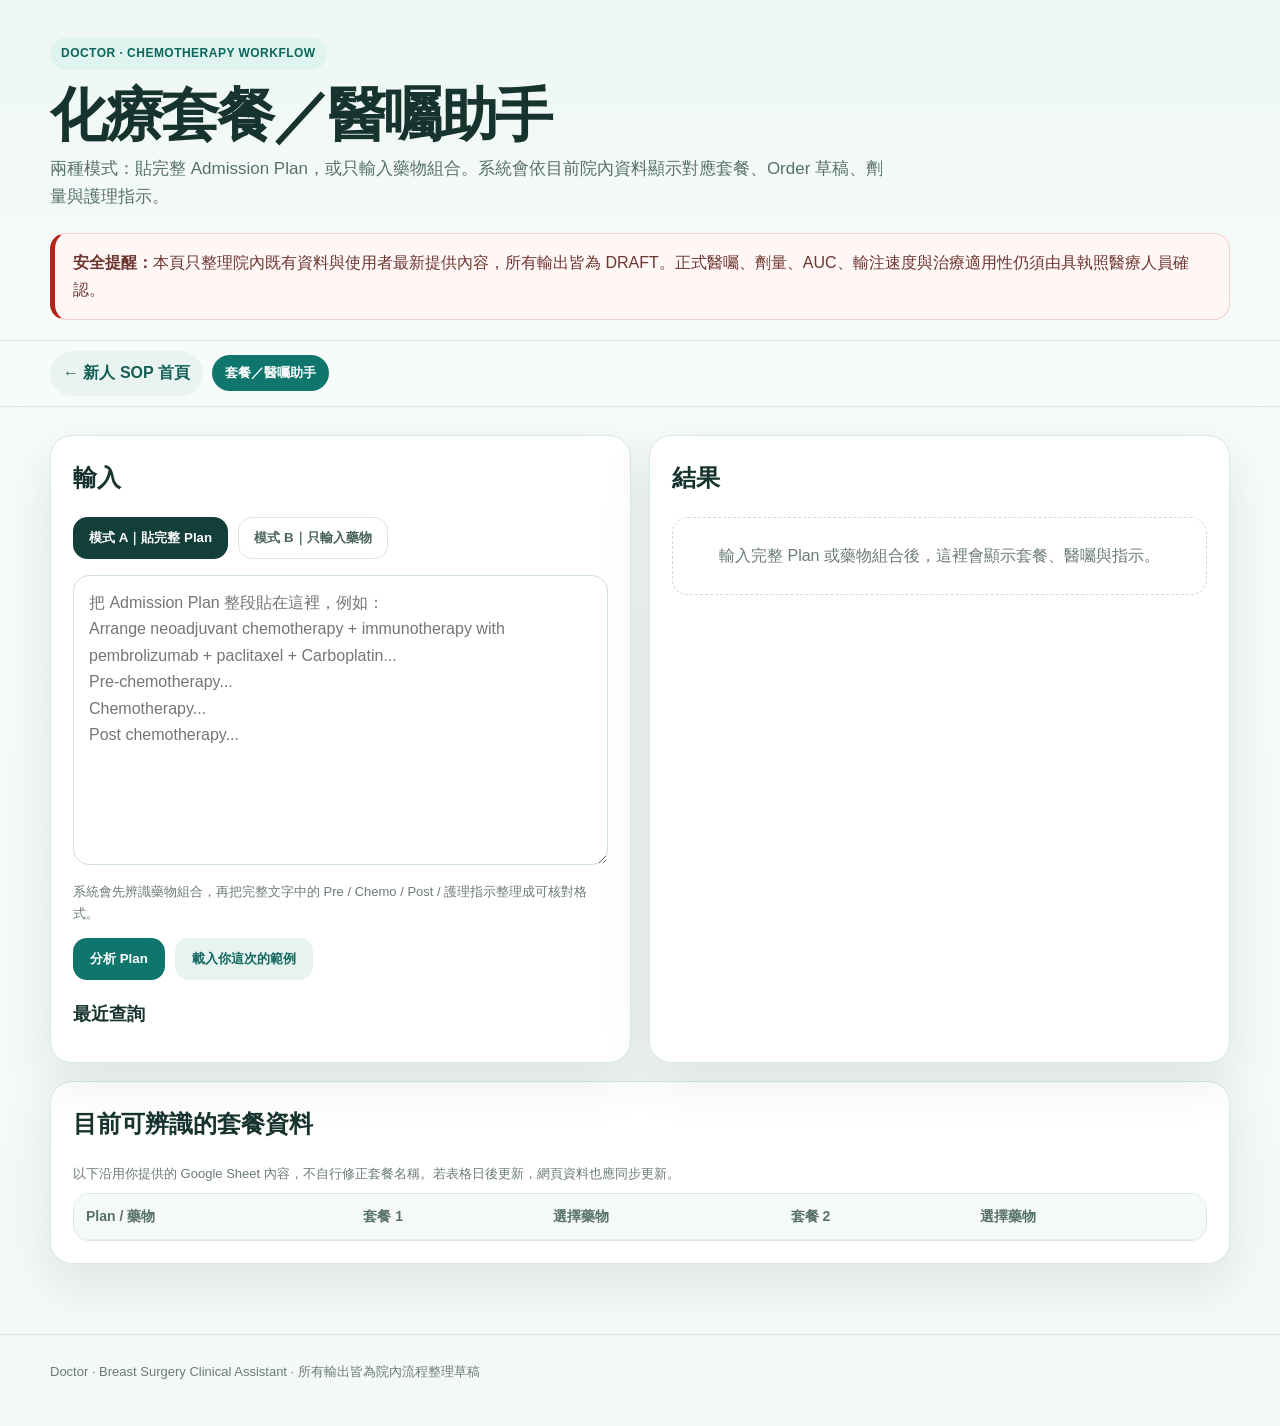
==== chemo-assistant.html @ 51f27c42 "Add dual-mode chemotherapy regimen and order assistant" ====
<!DOCTYPE html>
<html lang="zh-Hant">
<head>
<meta charset="UTF-8">
<meta name="viewport" content="width=device-width, initial-scale=1.0">
<meta name="theme-color" content="#0f766e">
<title>化療套餐／醫囑助手</title>
<style>
:root{--bg:#f4f8f7;--panel:#fff;--ink:#17332e;--muted:#6b7c78;--line:#d9e8e4;--brand:#0f766e;--brand2:#155e75;--danger:#b42318;--warn:#b45309;--ok:#166534;--soft:#eaf6f3;--shadow:0 18px 50px rgba(20,60,54,.10)}
*{box-sizing:border-box}html{scroll-behavior:smooth}body{margin:0;font-family:-apple-system,BlinkMacSystemFont,"Segoe UI","PingFang TC","Noto Sans TC","Microsoft JhengHei",sans-serif;background:linear-gradient(180deg,#edf7f4 0,#f7fbfa 320px,var(--bg) 100%);color:var(--ink);line-height:1.65}.wrap{width:min(1180px,calc(100% - 28px));margin:auto}.hero{padding:38px 0 20px}.eyebrow{display:inline-flex;padding:6px 11px;border-radius:999px;background:#dff3ef;color:#0b655d;font-size:12px;font-weight:850;letter-spacing:.04em}h1{font-size:clamp(34px,6vw,58px);line-height:1.06;letter-spacing:-.04em;margin:14px 0 10px}.lead{max-width:850px;color:#56706a;margin:0;font-size:17px}.notice{margin-top:22px;padding:16px 18px;border:1px solid #f0d2ce;border-left:5px solid var(--danger);border-radius:16px;background:#fff7f6;color:#6e3630}.topbar{position:sticky;top:0;z-index:20;background:rgba(247,251,250,.9);backdrop-filter:blur(14px);border-block:1px solid var(--line)}.topbar .wrap{display:flex;gap:9px;align-items:center;padding:10px 0;overflow:auto}.pill{white-space:nowrap;border:0;border-radius:999px;padding:9px 13px;background:#e9f4f1;color:#155f57;font-weight:800;cursor:pointer;text-decoration:none}.pill.active{background:var(--brand);color:white}main{padding:28px 0 70px}.grid{display:grid;grid-template-columns:1fr 1fr;gap:18px}.card{background:rgba(255,255,255,.96);border:1px solid var(--line);border-radius:22px;padding:22px;box-shadow:var(--shadow)}.card h2,.card h3{margin-top:0}.mode-switch{display:flex;gap:10px;flex-wrap:wrap;margin-bottom:16px}.mode-btn{border:1px solid var(--line);background:#fff;border-radius:14px;padding:11px 15px;font-weight:850;color:#4a625d;cursor:pointer}.mode-btn.active{background:#123f39;color:#fff;border-color:#123f39}.mode-panel{display:none}.mode-panel.active{display:block}textarea,input[type=text]{width:100%;border:1px solid #cfe0dc;background:#fff;border-radius:16px;padding:14px 15px;font:inherit;color:var(--ink);outline:none}textarea{min-height:290px;resize:vertical}textarea:focus,input[type=text]:focus{border-color:#70b9ae;box-shadow:0 0 0 4px #dff3ef}.hint{font-size:13px;color:var(--muted);margin:8px 0}.chips{display:flex;flex-wrap:wrap;gap:8px;margin:12px 0}.chip{border:1px solid #cfe4df;background:#f8fcfb;color:#185f57;border-radius:999px;padding:7px 10px;font-size:12px;font-weight:800;cursor:pointer}.primary{border:0;background:var(--brand);color:#fff;border-radius:14px;padding:12px 17px;font-weight:900;cursor:pointer}.secondary{border:0;background:#e7f3f0;color:#11665e;border-radius:14px;padding:12px 17px;font-weight:900;cursor:pointer}.actions{display:flex;gap:10px;flex-wrap:wrap;margin-top:14px}.results{display:none;margin-top:20px}.results.show{display:block}.status{display:flex;align-items:flex-start;gap:11px;padding:14px 15px;border-radius:16px;background:#f2f9f7;border:1px solid #d6ebe6}.dot{width:10px;height:10px;border-radius:50%;background:#16a34a;margin-top:8px;flex:0 0 auto}.status.warn .dot{background:#d97706}.status.warn{background:#fff8ea;border-color:#efd7aa}.pkg-grid{display:grid;grid-template-columns:repeat(2,1fr);gap:12px;margin-top:14px}.pkg{border:1px solid var(--line);border-radius:16px;padding:15px;background:#fff}.pkg b{display:block;font-size:15px}.pkg span{display:block;color:var(--muted);font-size:13px;margin-top:4px}.section{margin-top:20px}.section h3{font-size:18px;margin-bottom:10px}.section-title{display:flex;justify-content:space-between;align-items:center;gap:12px}.badge{display:inline-block;border-radius:999px;padding:4px 9px;font-size:11px;font-weight:900}.badge.pre{background:#e8f3fa;color:#145d77}.badge.chemo{background:#f1eafe;color:#6d38a5}.badge.post{background:#eaf7ef;color:#28653b}.badge.note{background:#fff0e1;color:#9a5200}.table-wrap{overflow:auto;border:1px solid var(--line);border-radius:16px;background:#fff}table{width:100%;border-collapse:collapse;min-width:790px;font-size:14px}th,td{padding:11px 12px;border-bottom:1px solid #e6efed;text-align:left;vertical-align:top}th{background:#f5faf8;color:#57706a;position:sticky;top:0}tr:last-child td{border-bottom:0}.critical{margin-top:12px;padding:14px;border-radius:14px;background:#fff4f1;border:1px solid #ffd7d0;color:#883d34;font-weight:800}.subtle{padding:13px 14px;border-radius:14px;background:#f8fbfa;border:1px solid var(--line);color:#536a65;font-size:14px}.match-list{display:grid;gap:9px}.match-item{padding:13px;border:1px solid var(--line);border-radius:14px;background:#fff}.match-item b{display:block}.match-item small{color:var(--muted)}.empty{padding:25px;text-align:center;color:var(--muted);border:1px dashed #cbded9;border-radius:16px}.footer{border-top:1px solid var(--line);padding:26px 0 44px;color:var(--muted);font-size:13px}code{background:#eef5f3;border-radius:6px;padding:2px 5px}.source-note{font-size:12px;color:#7b8e89;margin-top:8px}@media(max-width:900px){.grid{grid-template-columns:1fr}.pkg-grid{grid-template-columns:1fr}.hero{padding-top:28px}}@media(max-width:560px){.wrap{width:min(100% - 18px,1180px)}.card{padding:16px}h1{font-size:37px}.lead{font-size:15px}.mode-btn{width:100%}.actions .primary,.actions .secondary{flex:1}}
</style>
</head>
<body>
<header class="hero"><div class="wrap">
<span class="eyebrow">DOCTOR · CHEMOTHERAPY WORKFLOW</span>
<h1>化療套餐／醫囑助手</h1>
<p class="lead">兩種模式：貼完整 Admission Plan，或只輸入藥物組合。系統會依目前院內資料顯示對應套餐、Order 草稿、劑量與護理指示。</p>
<div class="notice"><strong>安全提醒：</strong>本頁只整理院內既有資料與使用者最新提供內容，所有輸出皆為 DRAFT。正式醫囑、劑量、AUC、輸注速度與治療適用性仍須由具執照醫療人員確認。</div>
</div></header>
<div class="topbar"><div class="wrap"><a class="pill" href="./">← 新人 SOP 首頁</a><button class="pill active" onclick="scrollToTop()">套餐／醫囑助手</button></div></div>
<main class="wrap">
<div class="grid">
<section class="card">
<h2>輸入</h2>
<div class="mode-switch"><button class="mode-btn active" data-mode="plan">模式 A｜貼完整 Plan</button><button class="mode-btn" data-mode="drug">模式 B｜只輸入藥物</button></div>
<div id="planMode" class="mode-panel active">
<textarea id="planInput" placeholder="把 Admission Plan 整段貼在這裡，例如：&#10;Arrange neoadjuvant chemotherapy + immunotherapy with pembrolizumab + paclitaxel + Carboplatin...&#10;Pre-chemotherapy...&#10;Chemotherapy...&#10;Post chemotherapy..."></textarea>
<p class="hint">系統會先辨識藥物組合，再把完整文字中的 Pre / Chemo / Post / 護理指示整理成可核對格式。</p>
<div class="actions"><button class="primary" onclick="analyzePlan()">分析 Plan</button><button class="secondary" onclick="loadExample()">載入你這次的範例</button></div>
</div>
<div id="drugMode" class="mode-panel">
<input id="drugInput" type="text" placeholder="例如：pembrolizumab + paclitaxel + carboplatin">
<div class="chips"><button class="chip" onclick="setDrug('pembrolizumab + paclitaxel + carboplatin')">Pembrolizumab + Paclitaxel + Carboplatin</button><button class="chip" onclick="setDrug('T-DXd')">T-DXd</button><button class="chip" onclick="setDrug('SG')">SG</button><button class="chip" onclick="setDrug('Lipodox + Cyclophosphamide')">Lipodox + Cyclophosphamide</button></div>
<div class="actions"><button class="primary" onclick="analyzeDrug()">查詢套餐與 Orders</button></div>
</div>
<div id="recentBox" class="section"><h3>最近查詢</h3><div id="recentList" class="match-list"></div></div>
</section>
<section class="card">
<h2>結果</h2>
<div id="welcome" class="empty">輸入完整 Plan 或藥物組合後，這裡會顯示套餐、醫囑與指示。</div>
<div id="results" class="results">
<div id="statusBox" class="status"><span class="dot"></span><div><strong id="matchTitle"></strong><div id="matchSubtitle" class="hint"></div></div></div>
<div class="section"><div class="section-title"><h3>需要選擇的套餐</h3><span class="badge note">來源：化療藥物套餐對照表</span></div><div id="packages" class="pkg-grid"></div></div>
<div class="section"><div class="section-title"><h3>Order 草稿</h3><button class="secondary" onclick="copyOrders()">複製 Orders</button></div><div id="ordersArea"></div></div>
<div class="section"><h3>護理／流程指示</h3><div id="instructions"></div></div>
<div class="critical">正式開立前：再次核對藥名、劑量、給藥途徑、頻率、AUC、輸注速度、Regimen 與 Admission Plan 是否一致。</div>
</div>
</section>
</div>
<section class="card" style="margin-top:18px">
<h2>目前可辨識的套餐資料</h2>
<p class="hint">以下沿用你提供的 Google Sheet 內容，不自行修正套餐名稱。若表格日後更新，網頁資料也應同步更新。</p>
<div class="table-wrap"><table><thead><tr><th>Plan / 藥物</th><th>套餐 1</th><th>選擇藥物</th><th>套餐 2</th><th>選擇藥物</th></tr></thead><tbody id="dbBody"></tbody></table></div>
</section>
</main>
<footer class="footer"><div class="wrap">Doctor · Breast Surgery Clinical Assistant · 所有輸出皆為院內流程整理草稿</div></footer>
<script>
const latestPlan=`1. Admission routine
2. Inform the current condition, treatment plan and risk/complications of chemotherapy to the patient and family.
3. Arrange neoadjuvant chemotherapy + immunotherapy with pembolizumab + paclitaxel + Carboplatin Q3W course 3 on 1150706.
-Pre-chemotherapy:
(1) NS 500ml IVD stat
(2) Palonosetron 1amp IVD 15 min stat
(3) ChlorPheniramine 5mg 1amp IVD 15min stat
(4) Aprepitant 125mg 1 cap stat
(5) Aprepitant 80mg 1 cap QD since next day *2Ds
-Chemotherapy:
(6) Pembolizumab 200mg + NS 100ml run 30min
(7) Paclitaxel 316mg + D5W 450ml run 3 hour
(8) Carboplatin 598mg + NS 250ml run 1 hour (AUC :4.5)Q3W
-Post chemotherapy
(9)Taita NO5 400ml added b-complex 1 amp IVD stat
護理指示加註:Prechemotherapy不使用 Dexamethasone
4. Symptomatic treatment
5. Port-A care QD
6. Observation of chemotherapy side effect and vital sign status
7. Local ice packing over hands and feet PRN since chemotherapy`;

const db=[
{key:'docetaxel',label:'Docetaxel',packages:[['[Adjuvant] TC','Docetaxel 80mg/4ml/vial']]},
{key:'tch',label:'TCH (癌吉清Trastuzumab)',packages:[['[Adjuvant] TCH','(剋癌易) Docetaxel 20mg/mL, Carboplastin 450mg/45/ml/vial'],['[Adjuvant] 癌吉清Trastuzumab (loading dose)','癌吉清Trastuzumab']]},
{key:'tc',label:'TC (Docetaxel + Cyclophosphamide)',packages:[['[Adjuvant] TC (東洋)','(鈦能) Docetaxel 80mg/4ml/vial, Cyclophosphamide 500mg']]},
{key:'paclitaxel',label:'Paclitaxel',packages:[['[Adjuvant] Paclitaxel Q3W(175*BSA)','Paclitaxel 6mg/ml']]},
{key:'sg',label:'SG',aliases:['sacituzumab govitecan'],packages:[['[Palliative] Sacituzumab govitecan','Sacituzumab govitecan 180mg/vial']]},
{key:'pembro-pacli-carbo',label:'Pembrolizumab + Paclitaxel + Carboplatin',aliases:['pembrolizumab + paclitaxel + carboplatin','pembolizumab + paclitaxel + carboplatin'],must:['pembro','paclitaxel','carboplatin'],packages:[['[Neoadjuvant] TH - Paclitaxel + HErceptin','paclitaxel 6mg/ml, carboplatin'],['[Adjuvant] Pembrolizumab 200mg FIXED dose','Pembrolizumab 100mg/4ml/vial']]},
{key:'tdxd',label:'T-DXd',aliases:['t-dxd','trastuzumab deruxtecan','enhertu'],packages:[['[Palliative] T-Dxd (Trastuzumab Deruxtecan)','Trastuzumab Deruxtecan 100mg/vial']]},
{key:'lipodox-cyclo',label:'Lipodox + Cyclophosphamide',aliases:['lipodox + cyclophosphamide','lipodox + cyclopphosphamide'],packages:[['[Neoadjuvant] EC (Lipodox)','(LIPO-DOX) Doxorubicin 20mg, Cyclophosphamide 500mg']]}
];

const specificOrders={
'pembro-pacli-carbo':{
pre:[
['NS','500 ml','IVD','STAT',''],
['Palonosetron','1 amp','IVD','STAT','run 15 min'],
['Chlorpheniramine','5 mg / 1 amp','IVD','STAT','run 15 min'],
['Aprepitant','125 mg / 1 cap','PO','STAT',''],
['Aprepitant','80 mg / 1 cap','PO','QD × 2 days','since next day']
],
chemo:[
['Pembrolizumab','200 mg + NS 100 ml','IV','STAT','run 30 min'],
['Paclitaxel','316 mg + D5W 450 ml','IV','STAT','run 3 hours'],
['Carboplatin','598 mg + NS 250 ml','IV','Q3W','run 1 hour · AUC 4.5']
],
post:[['Taita No.5','400 ml + B-complex 1 amp','IVD','STAT','']],
instructions:['Prechemotherapy 不使用 Dexamethasone','Symptomatic treatment','Port-A care QD','Observation of chemotherapy side effect and vital sign status','Localized ice packing over hands and feet PRN since chemotherapy']
}}

function norm(s){return (s||'').toLowerCase().replace(/pembolizumab/g,'pembrolizumab').replace(/cyclopphosphamide/g,'cyclophosphamide').replace(/\s+/g,' ').trim()}
function findMatch(text){const n=norm(text);if(n.includes('pembrolizumab')&&n.includes('paclitaxel')&&n.includes('carboplatin'))return db.find(x=>x.key==='pembro-pacli-carbo');if(n.includes('sacituzumab govitecan')||(^|\s)sg($|\s)/i.test(text))return db.find(x=>x.key==='sg');if(n.includes('trastuzumab deruxtecan')||n.includes('t-dxd')||n.includes('enhertu'))return db.find(x=>x.key==='tdxd');if(n.includes('lipodox')&&n.includes('cyclophosphamide'))return db.find(x=>x.key==='lipodox-cyclo');if(n.includes('docetaxel')&&n.includes('cyclophosphamide'))return db.find(x=>x.key==='tc');if(n.includes('tch'))return db.find(x=>x.key==='tch');if(n.includes('docetaxel'))return db.find(x=>x.key==='docetaxel');if(n.includes('paclitaxel'))return db.find(x=>x.key==='paclitaxel');return null}
function esc(s){return String(s??'').replace(/[&<>'"]/g,c=>({'&':'&amp;','<':'&lt;','>':'&gt;',"'":'&#39;','"':'&quot;'}[c]))}
function renderPackages(item){const box=document.getElementById('packages');box.innerHTML=item.packages.map((p,i)=>`<div class="pkg"><b>套餐 ${i+1}｜${esc(p[0])}</b><span>選擇藥物：${esc(p[1])}</span></div>`).join('')}
function ordersTable(title,badge,rows){if(!rows||!rows.length)return'';return `<div class="section"><div class="section-title"><h3>${title}</h3><span class="badge ${badge}">${title}</span></div><div class="table-wrap"><table><thead><tr><th>藥品／品項</th><th>劑量／稀釋</th><th>途徑</th><th>頻率</th><th>Instruction</th></tr></thead><tbody>${rows.map(r=>`<tr>${r.map(c=>`<td>${esc(c)}</td>`).join('')}</tr>`).join('')}</tbody></table></div></div>`}
function renderOrders(item,sourceText=''){
 const area=document.getElementById('ordersArea'),ins=document.getElementById('instructions');
 const o=specificOrders[item.key];
 if(o){area.innerHTML=ordersTable('Pre-chemotherapy','pre',o.pre)+ordersTable('Chemotherapy','chemo',o.chemo)+ordersTable('Post chemotherapy','post',o.post);ins.innerHTML=`<div class="match-list">${o.instructions.map(x=>`<div class="match-item"><b>${esc(x)}</b></div>`).join('')}</div><p class="source-note">此組劑量與指示依使用者本次提供的最新 regimen 建立；若院內系統實際 Order 不同，應標示 discrepancy 並再次確認。</p>`;return}
 area.innerHTML=`<div class="subtle">目前套餐對照表只提供「套餐名稱＋選擇藥物」，沒有足夠資料建立這組完整 Order 劑量。請貼完整 Admission Plan，或補充對應院內 Order / Regimen 後再建立。</div>`;ins.innerHTML=`<div class="subtle">未從目前資料來源推定額外劑量或護理指示。</div>`
}
function showResult(item,inputLabel){document.getElementById('welcome').style.display='none';document.getElementById('results').classList.add('show');const status=document.getElementById('statusBox');status.className='status';document.getElementById('matchTitle').textContent='已辨識：'+item.label;document.getElementById('matchSubtitle').textContent=inputLabel;renderPackages(item);renderOrders(item);saveRecent(item.label)}
function showNoMatch(inputLabel){document.getElementById('welcome').style.display='none';document.getElementById('results').classList.add('show');const status=document.getElementById('statusBox');status.className='status warn';document.getElementById('matchTitle').textContent='目前資料庫沒有明確對應';document.getElementById('matchSubtitle').textContent=inputLabel;document.getElementById('packages').innerHTML='<div class="subtle">未找到可安全對應的套餐。請確認藥物拼字，或先更新化療藥物套餐對照表。</div>';document.getElementById('ordersArea').innerHTML='<div class="subtle">未建立 Order 草稿，避免自行推定院內醫囑。</div>';document.getElementById('instructions').innerHTML=''}
function analyzePlan(){const t=document.getElementById('planInput').value.trim();if(!t)return;const m=findMatch(t);m?showResult(m,'完整 Plan 模式'):showNoMatch('完整 Plan 模式')}
function analyzeDrug(){const t=document.getElementById('drugInput').value.trim();if(!t)return;const m=findMatch(t);m?showResult(m,'藥物組合模式'):showNoMatch('藥物組合模式')}
function loadExample(){document.getElementById('planInput').value=latestPlan;analyzePlan()}
function setDrug(s){document.getElementById('drugInput').value=s;analyzeDrug()}
function copyOrders(){const item=findMatch(document.getElementById('planInput').value||document.getElementById('drugInput').value);if(!item||!specificOrders[item.key])return;const o=specificOrders[item.key];const lines=['[DRAFT] '+item.label,'','Pre-chemotherapy:',...o.pre.map(r=>`- ${r[0]} | ${r[1]} | ${r[2]} | ${r[3]}${r[4]?' | '+r[4]:''}`),'','Chemotherapy:',...o.chemo.map(r=>`- ${r[0]} | ${r[1]} | ${r[2]} | ${r[3]}${r[4]?' | '+r[4]:''}`),'','Post chemotherapy:',...o.post.map(r=>`- ${r[0]} | ${r[1]} | ${r[2]} | ${r[3]}${r[4]?' | '+r[4]:''}`),'','Instructions:',...o.instructions.map(x=>'- '+x),'','正式醫囑前請再次核對。'];navigator.clipboard.writeText(lines.join('\n')).then(()=>alert('已複製 Order 草稿'))}
function saveRecent(label){let a=JSON.parse(localStorage.getItem('doctor-chemo-recent')||'[]');a=[label,...a.filter(x=>x!==label)].slice(0,5);localStorage.setItem('doctor-chemo-recent',JSON.stringify(a));renderRecent()}
function renderRecent(){const a=JSON.parse(localStorage.getItem('doctor-chemo-recent')||'[]'),box=document.getElementById('recentList');box.innerHTML=a.length?a.map(x=>`<div class="match-item"><b>${esc(x)}</b><small>本機最近查詢</small></div>`).join(''):'<div class="subtle">尚無查詢紀錄</div>'}
function renderDb(){document.getElementById('dbBody').innerHTML=db.map(x=>{const p1=x.packages[0]||['',''],p2=x.packages[1]||['',''];return `<tr><td><b>${esc(x.label)}</b></td><td>${esc(p1[0])}</td><td>${esc(p1[1])}</td><td>${esc(p2[0])}</td><td>${esc(p2[1])}</td></tr>`}).join('')}
function scrollToTop(){window.scrollTo({top:0,behavior:'smooth'})}
document.querySelectorAll('.mode-btn').forEach(b=>b.addEventListener('click',()=>{document.querySelectorAll('.mode-btn').forEach(x=>x.classList.remove('active'));b.classList.add('active');const mode=b.dataset.mode;document.getElementById('planMode').classList.toggle('active',mode==='plan');document.getElementById('drugMode').classList.toggle('active',mode==='drug')}));
renderDb();renderRecent();
</script>
</body>
</html>
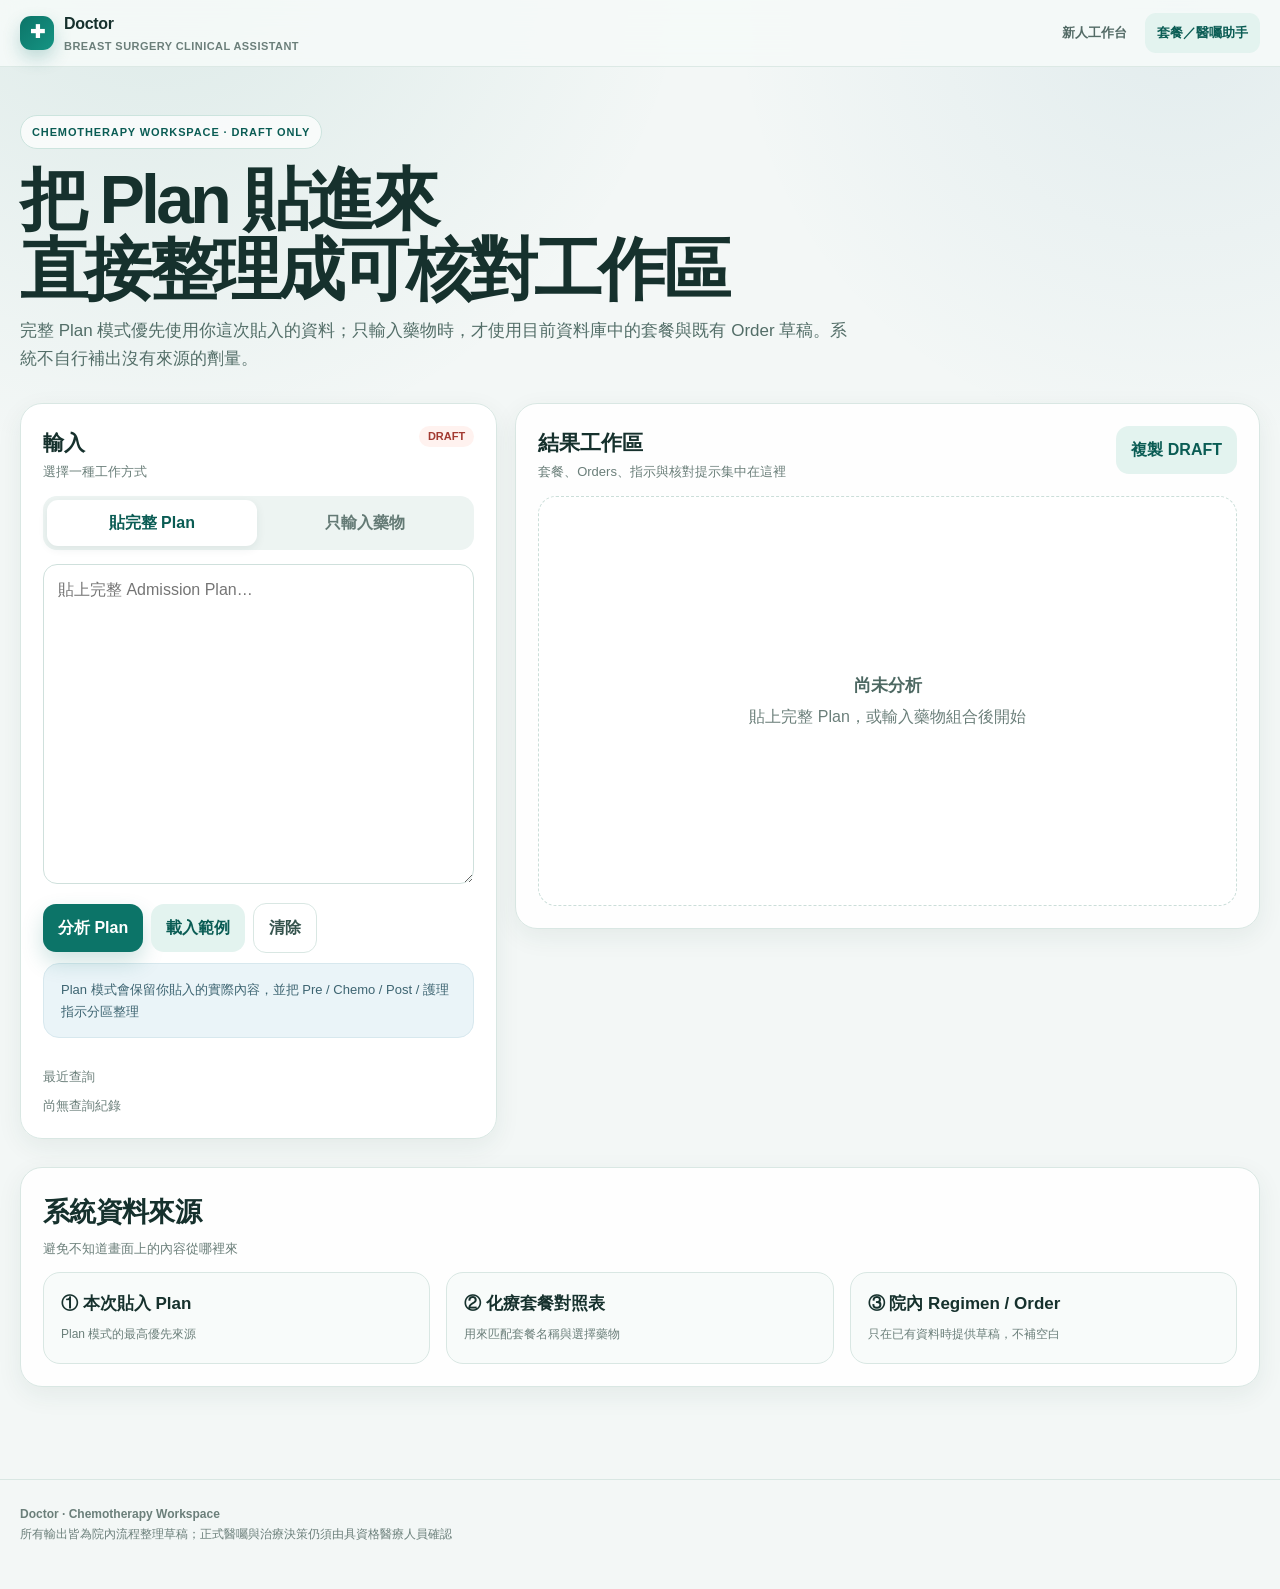
==== commit 4d56c46a: "Redesign clinical dashboard and improve chemotherapy workflow" ====
--- a/chemo-assistant.html
+++ b/chemo-assistant.html
@@ -1,134 +1 @@
-<!DOCTYPE html>
-<html lang="zh-Hant">
-<head>
-<meta charset="UTF-8">
-<meta name="viewport" content="width=device-width, initial-scale=1.0">
-<meta name="theme-color" content="#0f766e">
-<title>化療套餐／醫囑助手</title>
-<style>
-:root{--bg:#f4f8f7;--panel:#fff;--ink:#17332e;--muted:#6b7c78;--line:#d9e8e4;--brand:#0f766e;--brand2:#155e75;--danger:#b42318;--warn:#b45309;--ok:#166534;--soft:#eaf6f3;--shadow:0 18px 50px rgba(20,60,54,.10)}
-*{box-sizing:border-box}html{scroll-behavior:smooth}body{margin:0;font-family:-apple-system,BlinkMacSystemFont,"Segoe UI","PingFang TC","Noto Sans TC","Microsoft JhengHei",sans-serif;background:linear-gradient(180deg,#edf7f4 0,#f7fbfa 320px,var(--bg) 100%);color:var(--ink);line-height:1.65}.wrap{width:min(1180px,calc(100% - 28px));margin:auto}.hero{padding:38px 0 20px}.eyebrow{display:inline-flex;padding:6px 11px;border-radius:999px;background:#dff3ef;color:#0b655d;font-size:12px;font-weight:850;letter-spacing:.04em}h1{font-size:clamp(34px,6vw,58px);line-height:1.06;letter-spacing:-.04em;margin:14px 0 10px}.lead{max-width:850px;color:#56706a;margin:0;font-size:17px}.notice{margin-top:22px;padding:16px 18px;border:1px solid #f0d2ce;border-left:5px solid var(--danger);border-radius:16px;background:#fff7f6;color:#6e3630}.topbar{position:sticky;top:0;z-index:20;background:rgba(247,251,250,.9);backdrop-filter:blur(14px);border-block:1px solid var(--line)}.topbar .wrap{display:flex;gap:9px;align-items:center;padding:10px 0;overflow:auto}.pill{white-space:nowrap;border:0;border-radius:999px;padding:9px 13px;background:#e9f4f1;color:#155f57;font-weight:800;cursor:pointer;text-decoration:none}.pill.active{background:var(--brand);color:white}main{padding:28px 0 70px}.grid{display:grid;grid-template-columns:1fr 1fr;gap:18px}.card{background:rgba(255,255,255,.96);border:1px solid var(--line);border-radius:22px;padding:22px;box-shadow:var(--shadow)}.card h2,.card h3{margin-top:0}.mode-switch{display:flex;gap:10px;flex-wrap:wrap;margin-bottom:16px}.mode-btn{border:1px solid var(--line);background:#fff;border-radius:14px;padding:11px 15px;font-weight:850;color:#4a625d;cursor:pointer}.mode-btn.active{background:#123f39;color:#fff;border-color:#123f39}.mode-panel{display:none}.mode-panel.active{display:block}textarea,input[type=text]{width:100%;border:1px solid #cfe0dc;background:#fff;border-radius:16px;padding:14px 15px;font:inherit;color:var(--ink);outline:none}textarea{min-height:290px;resize:vertical}textarea:focus,input[type=text]:focus{border-color:#70b9ae;box-shadow:0 0 0 4px #dff3ef}.hint{font-size:13px;color:var(--muted);margin:8px 0}.chips{display:flex;flex-wrap:wrap;gap:8px;margin:12px 0}.chip{border:1px solid #cfe4df;background:#f8fcfb;color:#185f57;border-radius:999px;padding:7px 10px;font-size:12px;font-weight:800;cursor:pointer}.primary{border:0;background:var(--brand);color:#fff;border-radius:14px;padding:12px 17px;font-weight:900;cursor:pointer}.secondary{border:0;background:#e7f3f0;color:#11665e;border-radius:14px;padding:12px 17px;font-weight:900;cursor:pointer}.actions{display:flex;gap:10px;flex-wrap:wrap;margin-top:14px}.results{display:none;margin-top:20px}.results.show{display:block}.status{display:flex;align-items:flex-start;gap:11px;padding:14px 15px;border-radius:16px;background:#f2f9f7;border:1px solid #d6ebe6}.dot{width:10px;height:10px;border-radius:50%;background:#16a34a;margin-top:8px;flex:0 0 auto}.status.warn .dot{background:#d97706}.status.warn{background:#fff8ea;border-color:#efd7aa}.pkg-grid{display:grid;grid-template-columns:repeat(2,1fr);gap:12px;margin-top:14px}.pkg{border:1px solid var(--line);border-radius:16px;padding:15px;background:#fff}.pkg b{display:block;font-size:15px}.pkg span{display:block;color:var(--muted);font-size:13px;margin-top:4px}.section{margin-top:20px}.section h3{font-size:18px;margin-bottom:10px}.section-title{display:flex;justify-content:space-between;align-items:center;gap:12px}.badge{display:inline-block;border-radius:999px;padding:4px 9px;font-size:11px;font-weight:900}.badge.pre{background:#e8f3fa;color:#145d77}.badge.chemo{background:#f1eafe;color:#6d38a5}.badge.post{background:#eaf7ef;color:#28653b}.badge.note{background:#fff0e1;color:#9a5200}.table-wrap{overflow:auto;border:1px solid var(--line);border-radius:16px;background:#fff}table{width:100%;border-collapse:collapse;min-width:790px;font-size:14px}th,td{padding:11px 12px;border-bottom:1px solid #e6efed;text-align:left;vertical-align:top}th{background:#f5faf8;color:#57706a;position:sticky;top:0}tr:last-child td{border-bottom:0}.critical{margin-top:12px;padding:14px;border-radius:14px;background:#fff4f1;border:1px solid #ffd7d0;color:#883d34;font-weight:800}.subtle{padding:13px 14px;border-radius:14px;background:#f8fbfa;border:1px solid var(--line);color:#536a65;font-size:14px}.match-list{display:grid;gap:9px}.match-item{padding:13px;border:1px solid var(--line);border-radius:14px;background:#fff}.match-item b{display:block}.match-item small{color:var(--muted)}.empty{padding:25px;text-align:center;color:var(--muted);border:1px dashed #cbded9;border-radius:16px}.footer{border-top:1px solid var(--line);padding:26px 0 44px;color:var(--muted);font-size:13px}code{background:#eef5f3;border-radius:6px;padding:2px 5px}.source-note{font-size:12px;color:#7b8e89;margin-top:8px}@media(max-width:900px){.grid{grid-template-columns:1fr}.pkg-grid{grid-template-columns:1fr}.hero{padding-top:28px}}@media(max-width:560px){.wrap{width:min(100% - 18px,1180px)}.card{padding:16px}h1{font-size:37px}.lead{font-size:15px}.mode-btn{width:100%}.actions .primary,.actions .secondary{flex:1}}
-</style>
-</head>
-<body>
-<header class="hero"><div class="wrap">
-<span class="eyebrow">DOCTOR · CHEMOTHERAPY WORKFLOW</span>
-<h1>化療套餐／醫囑助手</h1>
-<p class="lead">兩種模式：貼完整 Admission Plan，或只輸入藥物組合。系統會依目前院內資料顯示對應套餐、Order 草稿、劑量與護理指示。</p>
-<div class="notice"><strong>安全提醒：</strong>本頁只整理院內既有資料與使用者最新提供內容，所有輸出皆為 DRAFT。正式醫囑、劑量、AUC、輸注速度與治療適用性仍須由具執照醫療人員確認。</div>
-</div></header>
-<div class="topbar"><div class="wrap"><a class="pill" href="./">← 新人 SOP 首頁</a><button class="pill active" onclick="scrollToTop()">套餐／醫囑助手</button></div></div>
-<main class="wrap">
-<div class="grid">
-<section class="card">
-<h2>輸入</h2>
-<div class="mode-switch"><button class="mode-btn active" data-mode="plan">模式 A｜貼完整 Plan</button><button class="mode-btn" data-mode="drug">模式 B｜只輸入藥物</button></div>
-<div id="planMode" class="mode-panel active">
-<textarea id="planInput" placeholder="把 Admission Plan 整段貼在這裡，例如：&#10;Arrange neoadjuvant chemotherapy + immunotherapy with pembrolizumab + paclitaxel + Carboplatin...&#10;Pre-chemotherapy...&#10;Chemotherapy...&#10;Post chemotherapy..."></textarea>
-<p class="hint">系統會先辨識藥物組合，再把完整文字中的 Pre / Chemo / Post / 護理指示整理成可核對格式。</p>
-<div class="actions"><button class="primary" onclick="analyzePlan()">分析 Plan</button><button class="secondary" onclick="loadExample()">載入你這次的範例</button></div>
-</div>
-<div id="drugMode" class="mode-panel">
-<input id="drugInput" type="text" placeholder="例如：pembrolizumab + paclitaxel + carboplatin">
-<div class="chips"><button class="chip" onclick="setDrug('pembrolizumab + paclitaxel + carboplatin')">Pembrolizumab + Paclitaxel + Carboplatin</button><button class="chip" onclick="setDrug('T-DXd')">T-DXd</button><button class="chip" onclick="setDrug('SG')">SG</button><button class="chip" onclick="setDrug('Lipodox + Cyclophosphamide')">Lipodox + Cyclophosphamide</button></div>
-<div class="actions"><button class="primary" onclick="analyzeDrug()">查詢套餐與 Orders</button></div>
-</div>
-<div id="recentBox" class="section"><h3>最近查詢</h3><div id="recentList" class="match-list"></div></div>
-</section>
-<section class="card">
-<h2>結果</h2>
-<div id="welcome" class="empty">輸入完整 Plan 或藥物組合後，這裡會顯示套餐、醫囑與指示。</div>
-<div id="results" class="results">
-<div id="statusBox" class="status"><span class="dot"></span><div><strong id="matchTitle"></strong><div id="matchSubtitle" class="hint"></div></div></div>
-<div class="section"><div class="section-title"><h3>需要選擇的套餐</h3><span class="badge note">來源：化療藥物套餐對照表</span></div><div id="packages" class="pkg-grid"></div></div>
-<div class="section"><div class="section-title"><h3>Order 草稿</h3><button class="secondary" onclick="copyOrders()">複製 Orders</button></div><div id="ordersArea"></div></div>
-<div class="section"><h3>護理／流程指示</h3><div id="instructions"></div></div>
-<div class="critical">正式開立前：再次核對藥名、劑量、給藥途徑、頻率、AUC、輸注速度、Regimen 與 Admission Plan 是否一致。</div>
-</div>
-</section>
-</div>
-<section class="card" style="margin-top:18px">
-<h2>目前可辨識的套餐資料</h2>
-<p class="hint">以下沿用你提供的 Google Sheet 內容，不自行修正套餐名稱。若表格日後更新，網頁資料也應同步更新。</p>
-<div class="table-wrap"><table><thead><tr><th>Plan / 藥物</th><th>套餐 1</th><th>選擇藥物</th><th>套餐 2</th><th>選擇藥物</th></tr></thead><tbody id="dbBody"></tbody></table></div>
-</section>
-</main>
-<footer class="footer"><div class="wrap">Doctor · Breast Surgery Clinical Assistant · 所有輸出皆為院內流程整理草稿</div></footer>
-<script>
-const latestPlan=`1. Admission routine
-2. Inform the current condition, treatment plan and risk/complications of chemotherapy to the patient and family.
-3. Arrange neoadjuvant chemotherapy + immunotherapy with pembolizumab + paclitaxel + Carboplatin Q3W course 3 on 1150706.
--Pre-chemotherapy:
-(1) NS 500ml IVD stat
-(2) Palonosetron 1amp IVD 15 min stat
-(3) ChlorPheniramine 5mg 1amp IVD 15min stat
-(4) Aprepitant 125mg 1 cap stat
-(5) Aprepitant 80mg 1 cap QD since next day *2Ds
--Chemotherapy:
-(6) Pembolizumab 200mg + NS 100ml run 30min
-(7) Paclitaxel 316mg + D5W 450ml run 3 hour
-(8) Carboplatin 598mg + NS 250ml run 1 hour (AUC :4.5)Q3W
--Post chemotherapy
-(9)Taita NO5 400ml added b-complex 1 amp IVD stat
-護理指示加註:Prechemotherapy不使用 Dexamethasone
-4. Symptomatic treatment
-5. Port-A care QD
-6. Observation of chemotherapy side effect and vital sign status
-7. Local ice packing over hands and feet PRN since chemotherapy`;
-
-const db=[
-{key:'docetaxel',label:'Docetaxel',packages:[['[Adjuvant] TC','Docetaxel 80mg/4ml/vial']]},
-{key:'tch',label:'TCH (癌吉清Trastuzumab)',packages:[['[Adjuvant] TCH','(剋癌易) Docetaxel 20mg/mL, Carboplastin 450mg/45/ml/vial'],['[Adjuvant] 癌吉清Trastuzumab (loading dose)','癌吉清Trastuzumab']]},
-{key:'tc',label:'TC (Docetaxel + Cyclophosphamide)',packages:[['[Adjuvant] TC (東洋)','(鈦能) Docetaxel 80mg/4ml/vial, Cyclophosphamide 500mg']]},
-{key:'paclitaxel',label:'Paclitaxel',packages:[['[Adjuvant] Paclitaxel Q3W(175*BSA)','Paclitaxel 6mg/ml']]},
-{key:'sg',label:'SG',aliases:['sacituzumab govitecan'],packages:[['[Palliative] Sacituzumab govitecan','Sacituzumab govitecan 180mg/vial']]},
-{key:'pembro-pacli-carbo',label:'Pembrolizumab + Paclitaxel + Carboplatin',aliases:['pembrolizumab + paclitaxel + carboplatin','pembolizumab + paclitaxel + carboplatin'],must:['pembro','paclitaxel','carboplatin'],packages:[['[Neoadjuvant] TH - Paclitaxel + HErceptin','paclitaxel 6mg/ml, carboplatin'],['[Adjuvant] Pembrolizumab 200mg FIXED dose','Pembrolizumab 100mg/4ml/vial']]},
-{key:'tdxd',label:'T-DXd',aliases:['t-dxd','trastuzumab deruxtecan','enhertu'],packages:[['[Palliative] T-Dxd (Trastuzumab Deruxtecan)','Trastuzumab Deruxtecan 100mg/vial']]},
-{key:'lipodox-cyclo',label:'Lipodox + Cyclophosphamide',aliases:['lipodox + cyclophosphamide','lipodox + cyclopphosphamide'],packages:[['[Neoadjuvant] EC (Lipodox)','(LIPO-DOX) Doxorubicin 20mg, Cyclophosphamide 500mg']]}
-];
-
-const specificOrders={
-'pembro-pacli-carbo':{
-pre:[
-['NS','500 ml','IVD','STAT',''],
-['Palonosetron','1 amp','IVD','STAT','run 15 min'],
-['Chlorpheniramine','5 mg / 1 amp','IVD','STAT','run 15 min'],
-['Aprepitant','125 mg / 1 cap','PO','STAT',''],
-['Aprepitant','80 mg / 1 cap','PO','QD × 2 days','since next day']
-],
-chemo:[
-['Pembrolizumab','200 mg + NS 100 ml','IV','STAT','run 30 min'],
-['Paclitaxel','316 mg + D5W 450 ml','IV','STAT','run 3 hours'],
-['Carboplatin','598 mg + NS 250 ml','IV','Q3W','run 1 hour · AUC 4.5']
-],
-post:[['Taita No.5','400 ml + B-complex 1 amp','IVD','STAT','']],
-instructions:['Prechemotherapy 不使用 Dexamethasone','Symptomatic treatment','Port-A care QD','Observation of chemotherapy side effect and vital sign status','Localized ice packing over hands and feet PRN since chemotherapy']
-}}
-
-function norm(s){return (s||'').toLowerCase().replace(/pembolizumab/g,'pembrolizumab').replace(/cyclopphosphamide/g,'cyclophosphamide').replace(/\s+/g,' ').trim()}
-function findMatch(text){const n=norm(text);if(n.includes('pembrolizumab')&&n.includes('paclitaxel')&&n.includes('carboplatin'))return db.find(x=>x.key==='pembro-pacli-carbo');if(n.includes('sacituzumab govitecan')||(^|\s)sg($|\s)/i.test(text))return db.find(x=>x.key==='sg');if(n.includes('trastuzumab deruxtecan')||n.includes('t-dxd')||n.includes('enhertu'))return db.find(x=>x.key==='tdxd');if(n.includes('lipodox')&&n.includes('cyclophosphamide'))return db.find(x=>x.key==='lipodox-cyclo');if(n.includes('docetaxel')&&n.includes('cyclophosphamide'))return db.find(x=>x.key==='tc');if(n.includes('tch'))return db.find(x=>x.key==='tch');if(n.includes('docetaxel'))return db.find(x=>x.key==='docetaxel');if(n.includes('paclitaxel'))return db.find(x=>x.key==='paclitaxel');return null}
-function esc(s){return String(s??'').replace(/[&<>'"]/g,c=>({'&':'&amp;','<':'&lt;','>':'&gt;',"'":'&#39;','"':'&quot;'}[c]))}
-function renderPackages(item){const box=document.getElementById('packages');box.innerHTML=item.packages.map((p,i)=>`<div class="pkg"><b>套餐 ${i+1}｜${esc(p[0])}</b><span>選擇藥物：${esc(p[1])}</span></div>`).join('')}
-function ordersTable(title,badge,rows){if(!rows||!rows.length)return'';return `<div class="section"><div class="section-title"><h3>${title}</h3><span class="badge ${badge}">${title}</span></div><div class="table-wrap"><table><thead><tr><th>藥品／品項</th><th>劑量／稀釋</th><th>途徑</th><th>頻率</th><th>Instruction</th></tr></thead><tbody>${rows.map(r=>`<tr>${r.map(c=>`<td>${esc(c)}</td>`).join('')}</tr>`).join('')}</tbody></table></div></div>`}
-function renderOrders(item,sourceText=''){
- const area=document.getElementById('ordersArea'),ins=document.getElementById('instructions');
- const o=specificOrders[item.key];
- if(o){area.innerHTML=ordersTable('Pre-chemotherapy','pre',o.pre)+ordersTable('Chemotherapy','chemo',o.chemo)+ordersTable('Post chemotherapy','post',o.post);ins.innerHTML=`<div class="match-list">${o.instructions.map(x=>`<div class="match-item"><b>${esc(x)}</b></div>`).join('')}</div><p class="source-note">此組劑量與指示依使用者本次提供的最新 regimen 建立；若院內系統實際 Order 不同，應標示 discrepancy 並再次確認。</p>`;return}
- area.innerHTML=`<div class="subtle">目前套餐對照表只提供「套餐名稱＋選擇藥物」，沒有足夠資料建立這組完整 Order 劑量。請貼完整 Admission Plan，或補充對應院內 Order / Regimen 後再建立。</div>`;ins.innerHTML=`<div class="subtle">未從目前資料來源推定額外劑量或護理指示。</div>`
-}
-function showResult(item,inputLabel){document.getElementById('welcome').style.display='none';document.getElementById('results').classList.add('show');const status=document.getElementById('statusBox');status.className='status';document.getElementById('matchTitle').textContent='已辨識：'+item.label;document.getElementById('matchSubtitle').textContent=inputLabel;renderPackages(item);renderOrders(item);saveRecent(item.label)}
-function showNoMatch(inputLabel){document.getElementById('welcome').style.display='none';document.getElementById('results').classList.add('show');const status=document.getElementById('statusBox');status.className='status warn';document.getElementById('matchTitle').textContent='目前資料庫沒有明確對應';document.getElementById('matchSubtitle').textContent=inputLabel;document.getElementById('packages').innerHTML='<div class="subtle">未找到可安全對應的套餐。請確認藥物拼字，或先更新化療藥物套餐對照表。</div>';document.getElementById('ordersArea').innerHTML='<div class="subtle">未建立 Order 草稿，避免自行推定院內醫囑。</div>';document.getElementById('instructions').innerHTML=''}
-function analyzePlan(){const t=document.getElementById('planInput').value.trim();if(!t)return;const m=findMatch(t);m?showResult(m,'完整 Plan 模式'):showNoMatch('完整 Plan 模式')}
-function analyzeDrug(){const t=document.getElementById('drugInput').value.trim();if(!t)return;const m=findMatch(t);m?showResult(m,'藥物組合模式'):showNoMatch('藥物組合模式')}
-function loadExample(){document.getElementById('planInput').value=latestPlan;analyzePlan()}
-function setDrug(s){document.getElementById('drugInput').value=s;analyzeDrug()}
-function copyOrders(){const item=findMatch(document.getElementById('planInput').value||document.getElementById('drugInput').value);if(!item||!specificOrders[item.key])return;const o=specificOrders[item.key];const lines=['[DRAFT] '+item.label,'','Pre-chemotherapy:',...o.pre.map(r=>`- ${r[0]} | ${r[1]} | ${r[2]} | ${r[3]}${r[4]?' | '+r[4]:''}`),'','Chemotherapy:',...o.chemo.map(r=>`- ${r[0]} | ${r[1]} | ${r[2]} | ${r[3]}${r[4]?' | '+r[4]:''}`),'','Post chemotherapy:',...o.post.map(r=>`- ${r[0]} | ${r[1]} | ${r[2]} | ${r[3]}${r[4]?' | '+r[4]:''}`),'','Instructions:',...o.instructions.map(x=>'- '+x),'','正式醫囑前請再次核對。'];navigator.clipboard.writeText(lines.join('\n')).then(()=>alert('已複製 Order 草稿'))}
-function saveRecent(label){let a=JSON.parse(localStorage.getItem('doctor-chemo-recent')||'[]');a=[label,...a.filter(x=>x!==label)].slice(0,5);localStorage.setItem('doctor-chemo-recent',JSON.stringify(a));renderRecent()}
-function renderRecent(){const a=JSON.parse(localStorage.getItem('doctor-chemo-recent')||'[]'),box=document.getElementById('recentList');box.innerHTML=a.length?a.map(x=>`<div class="match-item"><b>${esc(x)}</b><small>本機最近查詢</small></div>`).join(''):'<div class="subtle">尚無查詢紀錄</div>'}
-function renderDb(){document.getElementById('dbBody').innerHTML=db.map(x=>{const p1=x.packages[0]||['',''],p2=x.packages[1]||['',''];return `<tr><td><b>${esc(x.label)}</b></td><td>${esc(p1[0])}</td><td>${esc(p1[1])}</td><td>${esc(p2[0])}</td><td>${esc(p2[1])}</td></tr>`}).join('')}
-function scrollToTop(){window.scrollTo({top:0,behavior:'smooth'})}
-document.querySelectorAll('.mode-btn').forEach(b=>b.addEventListener('click',()=>{document.querySelectorAll('.mode-btn').forEach(x=>x.classList.remove('active'));b.classList.add('active');const mode=b.dataset.mode;document.getElementById('planMode').classList.toggle('active',mode==='plan');document.getElementById('drugMode').classList.toggle('active',mode==='drug')}));
-renderDb();renderRecent();
-</script>
-</body>
-</html>+<!DOCTYPE html><html lang="zh-Hant"><head><meta charset="UTF-8"><meta name="viewport" content="width=device-width,initial-scale=1"><meta name="theme-color" content="#0c7468"><title>化療套餐／醫囑助手｜Doctor</title><link rel="stylesheet" href="assets/ui.css"></head><body><header class="appbar"><div class="wrap appbar-inner"><a class="brandmark" href="./"><span class="brand-icon">✚</span><span>Doctor <span class="brand-sub">BREAST SURGERY CLINICAL ASSISTANT</span></span></a><nav class="appnav"><a href="./">新人工作台</a><a class="active" href="chemo-assistant.html">套餐／醫囑助手</a></nav></div></header><section class="hero"><div class="wrap"><span class="kicker">CHEMOTHERAPY WORKSPACE · DRAFT ONLY</span><h1>把 Plan 貼進來<br>直接整理成可核對工作區</h1><p>完整 Plan 模式優先使用你這次貼入的資料；只輸入藥物時，才使用目前資料庫中的套餐與既有 Order 草稿。系統不自行補出沒有來源的劑量。</p></div></section><main class="wrap" style="padding-bottom:64px"><div class="workspace"><aside class="card sticky-panel"><div class="panel-head"><div><h2>輸入</h2><div class="small muted">選擇一種工作方式</div></div><span class="badge red">DRAFT</span></div><div class="segmented"><button class="active" data-mode="plan">貼完整 Plan</button><button data-mode="drug">只輸入藥物</button></div><div id="planMode" style="margin-top:14px"><textarea class="textarea" id="planInput" placeholder="貼上完整 Admission Plan…"></textarea><div class="toolbar" style="margin-top:10px"><button class="btn btn-primary" id="analyzePlan">分析 Plan</button><button class="btn btn-ghost" id="loadExample">載入範例</button><button class="btn btn-secondary" id="clearPlan">清除</button></div><div class="callout info small" style="margin-top:10px">Plan 模式會保留你貼入的實際內容，並把 Pre / Chemo / Post / 護理指示分區整理</div></div><div id="drugMode" hidden style="margin-top:14px"><input class="field" id="drugInput" placeholder="例如：pembrolizumab + paclitaxel + carboplatin"><div class="chips" style="margin-top:10px"><button class="chip preset" data-value="pembrolizumab + paclitaxel + carboplatin">Pembro + Pacli + Carbo</button><button class="chip preset" data-value="T-DXd">T-DXd</button><button class="chip preset" data-value="SG">SG</button><button class="chip preset" data-value="Lipodox + Cyclophosphamide">Lipodox + Cyclo</button></div><div class="toolbar" style="margin-top:10px"><button class="btn btn-primary" id="analyzeDrug">查詢套餐與 Orders</button></div><div class="callout warn small" style="margin-top:10px">若目前只有套餐對照、沒有完整院內 Order 資料，系統只顯示套餐，不自行推定劑量</div></div><div class="section" style="margin-bottom:0"><div class="small muted" style="margin-bottom:7px">最近查詢</div><div class="chips" id="recent"></div></div></aside><section class="card"><div class="panel-head"><div><h2>結果工作區</h2><div class="small muted">套餐、Orders、指示與核對提示集中在這裡</div></div><button class="btn btn-ghost" id="copyDraft">複製 DRAFT</button></div><div id="emptyState" class="result-empty"><div><strong>尚未分析</strong>貼上完整 Plan，或輸入藥物組合後開始</div></div><div id="resultState" hidden><div class="status-card"><span class="status-icon">✓</span><div style="min-width:0;flex:1"><b id="matchTitle"></b><div class="small muted" id="matchSub"></div><div class="meta-grid" id="meta"></div><div class="sourcebar" id="sourcebar"></div></div></div><section class="section"><div class="section-head"><div><h2 style="font-size:21px">需要選擇的套餐</h2><p>套餐名稱忠實沿用目前 Google Sheet</p></div></div><div class="package-grid" id="packages"></div></section><section class="section"><div class="section-head"><div><h2 style="font-size:21px">Order 草稿</h2><p>Plan 模式顯示本次貼入內容；藥物模式顯示既有院內草稿</p></div></div><div id="ordersArea"></div></section><section class="section"><div class="section-head"><div><h2 style="font-size:21px">護理／流程指示</h2></div></div><div id="instructions"></div></section><section class="section"><div class="section-head"><div><h2 style="font-size:21px">核對提示</h2><p>只檢查目前資料之間是否一致，不判定臨床正確性</p></div></div><div class="audit-list" id="audit"></div></section><div class="card safety flat" style="padding:16px"><strong>正式開立前</strong><br><span class="small">再次核對藥名、劑量、途徑、頻率、AUC、輸注速度、Regimen 與 Admission Plan 是否一致</span></div></div></section></div><section class="section"><article class="card"><div class="section-head"><div><h2>系統資料來源</h2><p>避免不知道畫面上的內容從哪裡來</p></div></div><div class="grid grid-3"><div class="metric"><strong>① 本次貼入 Plan</strong><span>Plan 模式的最高優先來源</span></div><div class="metric"><strong>② 化療套餐對照表</strong><span>用來匹配套餐名稱與選擇藥物</span></div><div class="metric"><strong>③ 院內 Regimen / Order</strong><span>只在已有資料時提供草稿，不補空白</span></div></div></article></section></main><footer class="footer"><div class="wrap"><b>Doctor · Chemotherapy Workspace</b><br>所有輸出皆為院內流程整理草稿；正式醫囑與治療決策仍須由具資格醫療人員確認</div></footer><div class="toast" id="toast"></div><script src="assets/data.js"></script><script src="assets/chemo.js"></script></body></html>
--- a/assets/ui.css
+++ b/assets/ui.css
@@ -0,0 +1 @@
+:root{--bg:#f3f7f6;--panel:#ffffff;--panel-soft:#f8fbfa;--ink:#16312d;--muted:#6b7f7a;--line:#d9e7e3;--brand:#0c7468;--brand-dark:#0a5c54;--brand-soft:#e3f3ef;--blue:#176b87;--blue-soft:#eaf4f8;--amber:#9a5a00;--amber-soft:#fff6e6;--red:#a33a31;--red-soft:#fff2ef;--green:#237044;--green-soft:#ecf7f0;--shadow:0 18px 55px rgba(23,65,58,.10);--shadow-sm:0 8px 26px rgba(23,65,58,.07);--radius:22px;--radius-sm:14px;--max:1240px}*{box-sizing:border-box}html{scroll-behavior:smooth}body{margin:0;color:var(--ink);background:radial-gradient(circle at 12% -5%,rgba(12,116,104,.10),transparent 34rem),radial-gradient(circle at 92% 0,rgba(23,107,135,.08),transparent 28rem),var(--bg);font-family:-apple-system,BlinkMacSystemFont,"Segoe UI","PingFang TC","Noto Sans TC","Microsoft JhengHei",sans-serif;line-height:1.65}button,input,textarea{font:inherit}button,a{touch-action:manipulation}a{color:inherit}.wrap{width:min(var(--max),calc(100% - 32px));margin-inline:auto}.appbar{position:sticky;top:0;z-index:80;background:rgba(246,250,249,.90);backdrop-filter:blur(18px);border-bottom:1px solid rgba(217,231,227,.9)}.appbar-inner{min-height:66px;display:flex;align-items:center;gap:14px}.brandmark{display:flex;align-items:center;gap:10px;text-decoration:none;font-weight:900;letter-spacing:-.02em;white-space:nowrap}.brand-icon{width:34px;height:34px;display:grid;place-items:center;border-radius:11px;color:#fff;background:linear-gradient(135deg,var(--brand),#159483);box-shadow:0 8px 18px rgba(12,116,104,.24);font-size:18px}.brand-sub{font-size:11px;color:var(--muted);font-weight:750;display:block;letter-spacing:.04em}.appnav{display:flex;align-items:center;gap:6px;margin-left:auto;overflow:auto;scrollbar-width:none}.appnav::-webkit-scrollbar{display:none}.appnav a,.nav-chip{padding:9px 12px;border-radius:11px;text-decoration:none;color:#536b66;font-size:13px;font-weight:800;white-space:nowrap;border:0;background:transparent;cursor:pointer}.appnav a:hover,.appnav a.active,.nav-chip:hover{background:var(--brand-soft);color:var(--brand-dark)}.hero{padding:48px 0 30px}.kicker{display:inline-flex;align-items:center;gap:7px;border:1px solid #cce4de;background:rgba(255,255,255,.72);padding:7px 11px;border-radius:999px;color:var(--brand-dark);font-size:11px;font-weight:900;letter-spacing:.08em}.hero h1{font-size:clamp(38px,6vw,68px);line-height:1.02;letter-spacing:-.055em;margin:16px 0 13px;max-width:900px}.hero p{font-size:17px;color:#536e68;max-width:830px;margin:0}.hero-actions{display:flex;gap:10px;flex-wrap:wrap;margin-top:22px}.btn{border:0;border-radius:13px;padding:11px 15px;font-weight:900;cursor:pointer;text-decoration:none;display:inline-flex;align-items:center;justify-content:center;gap:7px}.btn-primary{background:var(--brand);color:#fff;box-shadow:0 10px 22px rgba(12,116,104,.20)}.btn-primary:hover{background:var(--brand-dark)}.btn-secondary{background:#fff;border:1px solid var(--line);color:#35534d}.btn-ghost{background:var(--brand-soft);color:var(--brand-dark)}.btn-danger{background:var(--red-soft);color:var(--red)}.icon-btn{width:42px;height:42px;padding:0;border-radius:12px}.grid{display:grid;gap:16px}.grid-2{grid-template-columns:repeat(2,minmax(0,1fr))}.grid-3{grid-template-columns:repeat(3,minmax(0,1fr))}.grid-4{grid-template-columns:repeat(4,minmax(0,1fr))}.card{background:rgba(255,255,255,.94);border:1px solid var(--line);border-radius:var(--radius);box-shadow:var(--shadow-sm);padding:22px}.card.flat{box-shadow:none}.card h2,.card h3,.card h4{margin-top:0}.muted{color:var(--muted)}.small{font-size:13px}.tiny{font-size:11px}.section{margin:28px 0;scroll-margin-top:88px}.section-head{display:flex;align-items:end;justify-content:space-between;gap:16px;margin-bottom:13px}.section-head h2{margin:0;font-size:27px;letter-spacing:-.025em}.section-head p{margin:3px 0 0;color:var(--muted);font-size:13px}.metric{padding:17px;border-radius:17px;background:var(--panel-soft);border:1px solid var(--line)}.metric strong{display:block;font-size:17px;margin-bottom:2px}.metric span{color:var(--muted);font-size:12px}.safety{background:var(--red-soft);border:1px solid #f1d4cf;color:#73433d}.safety strong{color:var(--red)}.callout{padding:15px 17px;border-radius:16px;border:1px solid var(--line);background:var(--panel-soft)}.callout.info{background:var(--blue-soft);border-color:#d7e8ee;color:#3d6471}.callout.warn{background:var(--amber-soft);border-color:#f0ddba;color:#75531d}.callout.ok{background:var(--green-soft);border-color:#d4eadc;color:#315f43}.tag,.badge{display:inline-flex;align-items:center;gap:5px;padding:5px 9px;border-radius:999px;font-size:11px;font-weight:900;line-height:1}.badge{background:var(--brand-soft);color:var(--brand-dark)}.badge.blue{background:var(--blue-soft);color:var(--blue)}.badge.warn{background:var(--amber-soft);color:var(--amber)}.badge.red{background:var(--red-soft);color:var(--red)}.badge.green{background:var(--green-soft);color:var(--green)}.quick-nav{position:sticky;top:66px;z-index:60;background:rgba(243,247,246,.88);backdrop-filter:blur(16px);border-bottom:1px solid rgba(217,231,227,.9)}.quick-nav .wrap{display:flex;gap:7px;padding:8px 0;overflow:auto;scrollbar-width:none}.quick-nav a{text-decoration:none;padding:8px 11px;border-radius:999px;color:#5c726d;font-size:12px;font-weight:850;white-space:nowrap}.quick-nav a:hover{background:#fff;color:var(--brand-dark)}.step-list{display:grid;gap:0}.step{display:grid;grid-template-columns:36px 1fr;gap:12px;padding:14px 0;border-bottom:1px solid var(--line)}.step:last-child{border-bottom:0}.step-num{width:34px;height:34px;border-radius:12px;background:var(--brand-soft);color:var(--brand-dark);display:grid;place-items:center;font-weight:950}.step h4{margin:0 0 2px}.step p{margin:0;color:var(--muted);font-size:13px}ul.clean,ol.clean{margin:8px 0;padding-left:20px}.clean li{margin:5px 0}details{background:#fff;border:1px solid var(--line);border-radius:16px;margin:9px 0;padding:0 16px}summary{cursor:pointer;list-style:none;padding:15px 0;font-weight:900;display:flex;align-items:center;justify-content:space-between;gap:10px}summary::-webkit-details-marker{display:none}summary:after{content:"＋";font-size:19px;color:var(--brand)}details[open] summary:after{content:"－"}.detail{padding:13px 0 17px;border-top:1px solid var(--line);color:#4e6862}.checklist{display:grid;gap:8px}.check{display:flex;gap:10px;align-items:flex-start;padding:11px 12px;border:1px solid var(--line);background:#fbfdfc;border-radius:13px}.check input{width:17px;height:17px;margin-top:4px;accent-color:var(--brand)}.check.done span{text-decoration:line-through;color:#8b9996}.search-row{display:flex;gap:9px;flex-wrap:wrap}.field,.textarea{width:100%;border:1px solid #cfe0dc;background:#fff;color:var(--ink);border-radius:14px;padding:13px 14px;outline:none}.field:focus,.textarea:focus{border-color:#75b9af;box-shadow:0 0 0 4px #dff2ed}.textarea{resize:vertical;min-height:320px;line-height:1.55}.segmented{display:grid;grid-template-columns:1fr 1fr;padding:4px;background:#edf4f2;border-radius:14px;gap:4px}.segmented button{border:0;background:transparent;border-radius:11px;padding:10px 12px;font-weight:900;color:#647a75;cursor:pointer}.segmented button.active{background:#fff;color:var(--brand-dark);box-shadow:0 3px 10px rgba(24,69,61,.08)}.chips{display:flex;gap:7px;flex-wrap:wrap}.chip{border:1px solid var(--line);background:#fff;color:#49635e;border-radius:999px;padding:7px 10px;font-size:11px;font-weight:850;cursor:pointer}.chip:hover{border-color:#acd5cd;background:#f8fcfb;color:var(--brand-dark)}.workspace{display:grid;grid-template-columns:minmax(340px,.82fr) minmax(0,1.28fr);gap:18px;align-items:start}.sticky-panel{position:sticky;top:91px}.panel-head{display:flex;align-items:flex-start;justify-content:space-between;gap:12px;margin-bottom:14px}.panel-head h2{margin:0;font-size:21px}.result-empty{min-height:410px;display:grid;place-items:center;text-align:center;color:var(--muted);padding:30px;border:1px dashed #cbded9;border-radius:18px;background:rgba(255,255,255,.55)}.result-empty strong{display:block;color:#4d6862;font-size:17px;margin-bottom:4px}.status-card{display:flex;gap:12px;align-items:flex-start;padding:15px 16px;border-radius:17px;border:1px solid #d4e9e3;background:#f4fbf9}.status-card.warn{background:var(--amber-soft);border-color:#edd9b3}.status-icon{width:32px;height:32px;border-radius:11px;display:grid;place-items:center;background:var(--green-soft);color:var(--green);font-weight:950;flex:0 0 auto}.status-card.warn .status-icon{background:#ffedd0;color:var(--amber)}.meta-grid{display:grid;grid-template-columns:repeat(3,minmax(0,1fr));gap:9px;margin-top:11px}.meta{padding:11px 12px;border-radius:13px;background:#fff;border:1px solid var(--line)}.meta span{display:block;font-size:10px;color:var(--muted);font-weight:850;text-transform:uppercase;letter-spacing:.06em}.meta b{display:block;margin-top:2px;font-size:13px;word-break:break-word}.package-grid{display:grid;grid-template-columns:repeat(2,minmax(0,1fr));gap:10px}.package-card{padding:14px;border:1px solid var(--line);border-radius:15px;background:#fff}.package-card .label{font-size:10px;color:var(--muted);font-weight:850;text-transform:uppercase}.package-card b{display:block;margin:3px 0;font-size:14px}.package-card p{margin:0;color:#5e746f;font-size:12px}.table-wrap{overflow:auto;border:1px solid var(--line);border-radius:16px;background:#fff}table{width:100%;border-collapse:collapse;font-size:13px}th,td{padding:11px 12px;border-bottom:1px solid #e7efed;text-align:left;vertical-align:top}th{background:#f6faf9;color:#58706b;font-size:11px;letter-spacing:.02em;white-space:nowrap}tr:last-child td{border-bottom:0}.order-section{margin-top:15px}.order-section-title{display:flex;align-items:center;justify-content:space-between;gap:12px;margin-bottom:8px}.order-section-title h3{margin:0;font-size:17px}.raw-order{display:grid;grid-template-columns:108px 1fr;gap:10px;padding:10px 0;border-bottom:1px solid var(--line)}.raw-order:last-child{border-bottom:0}.raw-order .type{font-size:11px;font-weight:900;color:var(--muted)}.raw-order .text{font-size:13px;word-break:break-word}.audit-list{display:grid;gap:8px}.audit-item{display:flex;gap:10px;align-items:flex-start;padding:11px 12px;border-radius:13px;background:#fbfdfc;border:1px solid var(--line)}.audit-dot{width:8px;height:8px;border-radius:50%;background:var(--green);margin-top:7px;flex:0 0 auto}.audit-item.warn .audit-dot{background:#d98213}.audit-item.danger .audit-dot{background:var(--red)}.audit-item b{display:block;font-size:13px}.audit-item span{display:block;color:var(--muted);font-size:12px}.toolbar{display:flex;gap:8px;flex-wrap:wrap;align-items:center}.sourcebar{display:flex;gap:7px;flex-wrap:wrap;margin-top:10px}.source-pill{display:inline-flex;align-items:center;gap:5px;border:1px solid var(--line);background:#fff;border-radius:999px;padding:6px 9px;color:#5c716c;font-size:10px;font-weight:850;text-decoration:none}.toast{position:fixed;left:50%;bottom:24px;transform:translate(-50%,20px);background:#183c37;color:#fff;padding:10px 14px;border-radius:12px;font-weight:800;font-size:12px;opacity:0;pointer-events:none;transition:.2s;z-index:120;box-shadow:var(--shadow)}.toast.show{opacity:1;transform:translate(-50%,0)}.footer{border-top:1px solid var(--line);padding:25px 0 44px;color:var(--muted);font-size:12px}.mobile-only{display:none}@media(max-width:980px){.workspace{grid-template-columns:1fr}.sticky-panel{position:static}.grid-4{grid-template-columns:repeat(2,minmax(0,1fr))}}@media(max-width:760px){.wrap{width:min(100% - 20px,var(--max))}.hero{padding:34px 0 22px}.hero h1{font-size:42px}.appbar-inner{min-height:58px}.quick-nav{top:58px}.brand-sub{display:none}.grid-2,.grid-3,.grid-4,.package-grid,.meta-grid{grid-template-columns:1fr}.section-head{display:block}.section-head .toolbar{margin-top:9px}.card{padding:17px;border-radius:18px}.textarea{min-height:260px}.appnav a{padding:8px 9px}.desktop-only{display:none}.mobile-only{display:inline-flex}}
